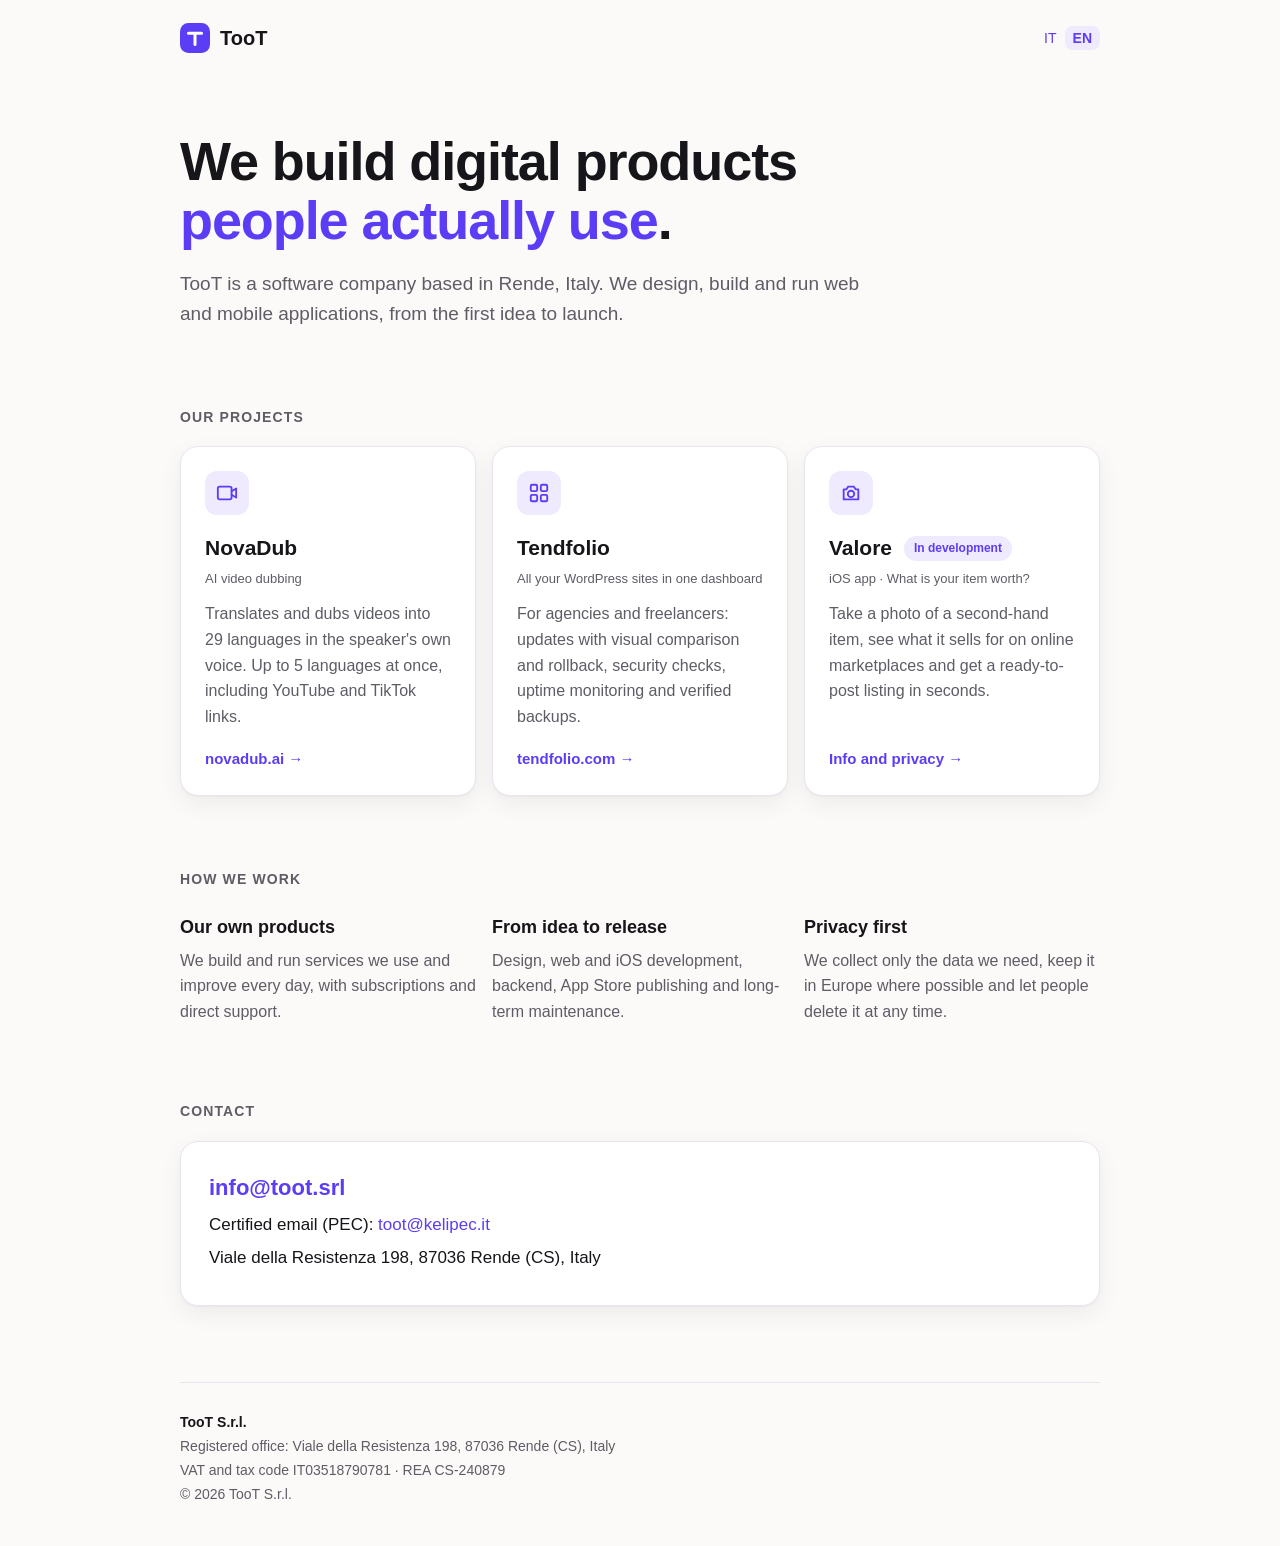
==== en/index.html @ 6fc220c2 "Sito aziendale di TooT S.r.l. (it, en) Co-Authored-By: Claude Opus 5.5 <noreply@anthropic.com>" ====
<!doctype html>
<html lang="en">
<head>
  <meta charset="utf-8">
  <meta name="viewport" content="width=device-width, initial-scale=1">
  <title>TooT S.r.l. — Digital products</title>
  <meta name="description" content="TooT S.r.l. designs and builds digital products: NovaDub, Tendfolio and Valore.">
  <link rel="alternate" hreflang="it" href="https://toot.srl/">
  <link rel="alternate" hreflang="en" href="https://toot.srl/en/">
  <link rel="icon" href="/favicon.svg" type="image/svg+xml">
  <link rel="stylesheet" href="/style.css">
</head>
<body>
  <div class="wrap">
    <header class="top">
      <a class="brand" href="/en/">
        <svg viewBox="0 0 32 32" aria-hidden="true"><rect width="32" height="32" rx="9" fill="#5b3df5"/><path d="M9 11h14M16 11v12" stroke="#fff" stroke-width="3.2" stroke-linecap="round"/></svg>
        TooT
      </a>
      <nav class="lang"><a href="/">IT</a><span>EN</span></nav>
    </header>

    <div class="hero">
      <h1>We build digital products <em>people actually use</em>.</h1>
      <p>TooT is a software company based in Rende, Italy. We design, build and run web and mobile applications, from the first idea to launch.</p>
    </div>

    <section id="projects">
      <h2>Our projects</h2>
      <div class="projects">
        <article class="card">
          <div class="icon"><svg viewBox="0 0 24 24" fill="none" stroke="currentColor" stroke-width="2" stroke-linecap="round" stroke-linejoin="round"><rect x="2" y="5" width="15" height="14" rx="2"/><path d="m17 10 5-3v10l-5-3"/></svg></div>
          <h3>NovaDub</h3>
          <div class="tag">AI video dubbing</div>
          <p>Translates and dubs videos into 29 languages in the speaker's own voice. Up to 5 languages at once, including YouTube and TikTok links.</p>
          <a class="link" href="https://novadub.ai">novadub.ai →</a>
        </article>
        <article class="card">
          <div class="icon"><svg viewBox="0 0 24 24" fill="none" stroke="currentColor" stroke-width="2" stroke-linecap="round" stroke-linejoin="round"><rect x="3" y="3" width="7" height="7" rx="1.5"/><rect x="14" y="3" width="7" height="7" rx="1.5"/><rect x="3" y="14" width="7" height="7" rx="1.5"/><rect x="14" y="14" width="7" height="7" rx="1.5"/></svg></div>
          <h3>Tendfolio</h3>
          <div class="tag">All your WordPress sites in one dashboard</div>
          <p>For agencies and freelancers: updates with visual comparison and rollback, security checks, uptime monitoring and verified backups.</p>
          <a class="link" href="https://tendfolio.com">tendfolio.com →</a>
        </article>
        <article class="card">
          <div class="icon"><svg viewBox="0 0 24 24" fill="none" stroke="currentColor" stroke-width="2" stroke-linecap="round" stroke-linejoin="round"><path d="M4 8h3l2-3h6l2 3h3v11H4z"/><circle cx="12" cy="13" r="3.5"/></svg></div>
          <h3>Valore <span class="pill">In development</span></h3>
          <div class="tag">iOS app · What is your item worth?</div>
          <p>Take a photo of a second-hand item, see what it sells for on online marketplaces and get a ready-to-post listing in seconds.</p>
          <a class="link" href="https://dicemans.github.io/valore/en/">Info and privacy →</a>
        </article>
      </div>
    </section>

    <section id="about">
      <h2>How we work</h2>
      <div class="about">
        <div><h3>Our own products</h3><p>We build and run services we use and improve every day, with subscriptions and direct support.</p></div>
        <div><h3>From idea to release</h3><p>Design, web and iOS development, backend, App Store publishing and long-term maintenance.</p></div>
        <div><h3>Privacy first</h3><p>We collect only the data we need, keep it in Europe where possible and let people delete it at any time.</p></div>
      </div>
    </section>

    <section id="contact">
      <h2>Contact</h2>
      <div class="contact">
        <p class="big"><a href="mailto:info@toot.srl">info@toot.srl</a></p>
        <p>Certified email (PEC): <a href="mailto:toot@kelipec.it">toot@kelipec.it</a></p>
        <p>Viale della Resistenza 198, 87036 Rende (CS), Italy</p>
      </div>
    </section>

    <footer>
      <div class="legal">
        <strong>TooT S.r.l.</strong><br>
        Registered office: Viale della Resistenza 198, 87036 Rende (CS), Italy<br>
        VAT and tax code IT03518790781 · REA CS-240879<br>
        © <span id="y">2026</span> TooT S.r.l.
      </div>
    </footer>
  </div>
  <script>document.getElementById('y').textContent = new Date().getFullYear();</script>
</body>
</html>
---- style.css ----
:root {
  --bg: #fbfaf8;
  --surface: #ffffff;
  --text: #16151a;
  --muted: #5f5c66;
  --line: #e8e5ee;
  --accent: #5b3df5;
  --accent-soft: #efeafe;
  --shadow: 0 1px 2px rgba(22, 21, 26, .04), 0 8px 24px rgba(22, 21, 26, .06);
}
@media (prefers-color-scheme: dark) {
  :root {
    --bg: #0f0e13;
    --surface: #18171e;
    --text: #f2f0f7;
    --muted: #a19dab;
    --line: #2a2833;
    --accent: #9a86ff;
    --accent-soft: #231f3a;
    --shadow: none;
  }
}

* { box-sizing: border-box; }
html { -webkit-text-size-adjust: 100%; }
body {
  margin: 0;
  background: var(--bg);
  color: var(--text);
  font: 17px/1.6 -apple-system, BlinkMacSystemFont, "Inter", "Segoe UI", Roboto, sans-serif;
}
a { color: var(--accent); text-decoration: none; }
a:hover { text-decoration: underline; }
.wrap { max-width: 960px; margin: 0 auto; padding: 0 20px; }

header.top {
  display: flex; align-items: center; justify-content: space-between;
  padding: 22px 0;
}
.brand { display: flex; align-items: center; gap: 10px; font-weight: 700; font-size: 20px; color: var(--text); }
.brand:hover { text-decoration: none; }
.brand svg { width: 30px; height: 30px; }
.lang { font-size: 14px; color: var(--muted); }
.lang a, .lang span { padding: 4px 8px; border-radius: 8px; }
.lang span { background: var(--accent-soft); color: var(--accent); font-weight: 600; }

.hero { padding: 56px 0 40px; }
.hero h1 {
  font-size: clamp(34px, 6vw, 54px); line-height: 1.1; letter-spacing: -0.02em;
  margin: 0 0 18px; max-width: 14em;
}
.hero h1 em { font-style: normal; color: var(--accent); }
.hero p { font-size: 19px; color: var(--muted); max-width: 36em; margin: 0; }

section { padding: 36px 0; }
section h2 { font-size: 14px; text-transform: uppercase; letter-spacing: .08em; color: var(--muted); margin: 0 0 18px; }

.projects { display: grid; grid-template-columns: repeat(auto-fit, minmax(260px, 1fr)); gap: 16px; }
.card {
  background: var(--surface); border: 1px solid var(--line); border-radius: 18px;
  padding: 24px; box-shadow: var(--shadow); display: flex; flex-direction: column;
}
.card .icon {
  width: 44px; height: 44px; border-radius: 12px; display: grid; place-items: center;
  background: var(--accent-soft); color: var(--accent); margin-bottom: 16px;
}
.card .icon svg { width: 22px; height: 22px; }
.card h3 { margin: 0 0 4px; font-size: 21px; }
.card .tag { font-size: 13px; color: var(--muted); margin-bottom: 12px; }
.card p { margin: 0 0 18px; color: var(--muted); font-size: 16px; flex: 1; }
.card .link { font-weight: 600; font-size: 15px; }
.pill {
  display: inline-block; font-size: 12px; font-weight: 600; padding: 3px 10px; border-radius: 999px;
  background: var(--accent-soft); color: var(--accent); margin-left: 6px; vertical-align: 3px;
}

.about { display: grid; grid-template-columns: repeat(auto-fit, minmax(260px, 1fr)); gap: 16px; }
.about div { padding: 4px 0; }
.about h3 { margin: 0 0 6px; font-size: 18px; }
.about p { margin: 0; color: var(--muted); font-size: 16px; }

.contact {
  background: var(--surface); border: 1px solid var(--line); border-radius: 18px; padding: 28px;
  box-shadow: var(--shadow);
}
.contact p { margin: 0 0 6px; }
.contact .big { font-size: 22px; font-weight: 600; }

footer {
  border-top: 1px solid var(--line); margin-top: 40px; padding: 28px 0 40px;
  font-size: 14px; color: var(--muted);
}
footer .legal { line-height: 1.7; }
footer strong { color: var(--text); }
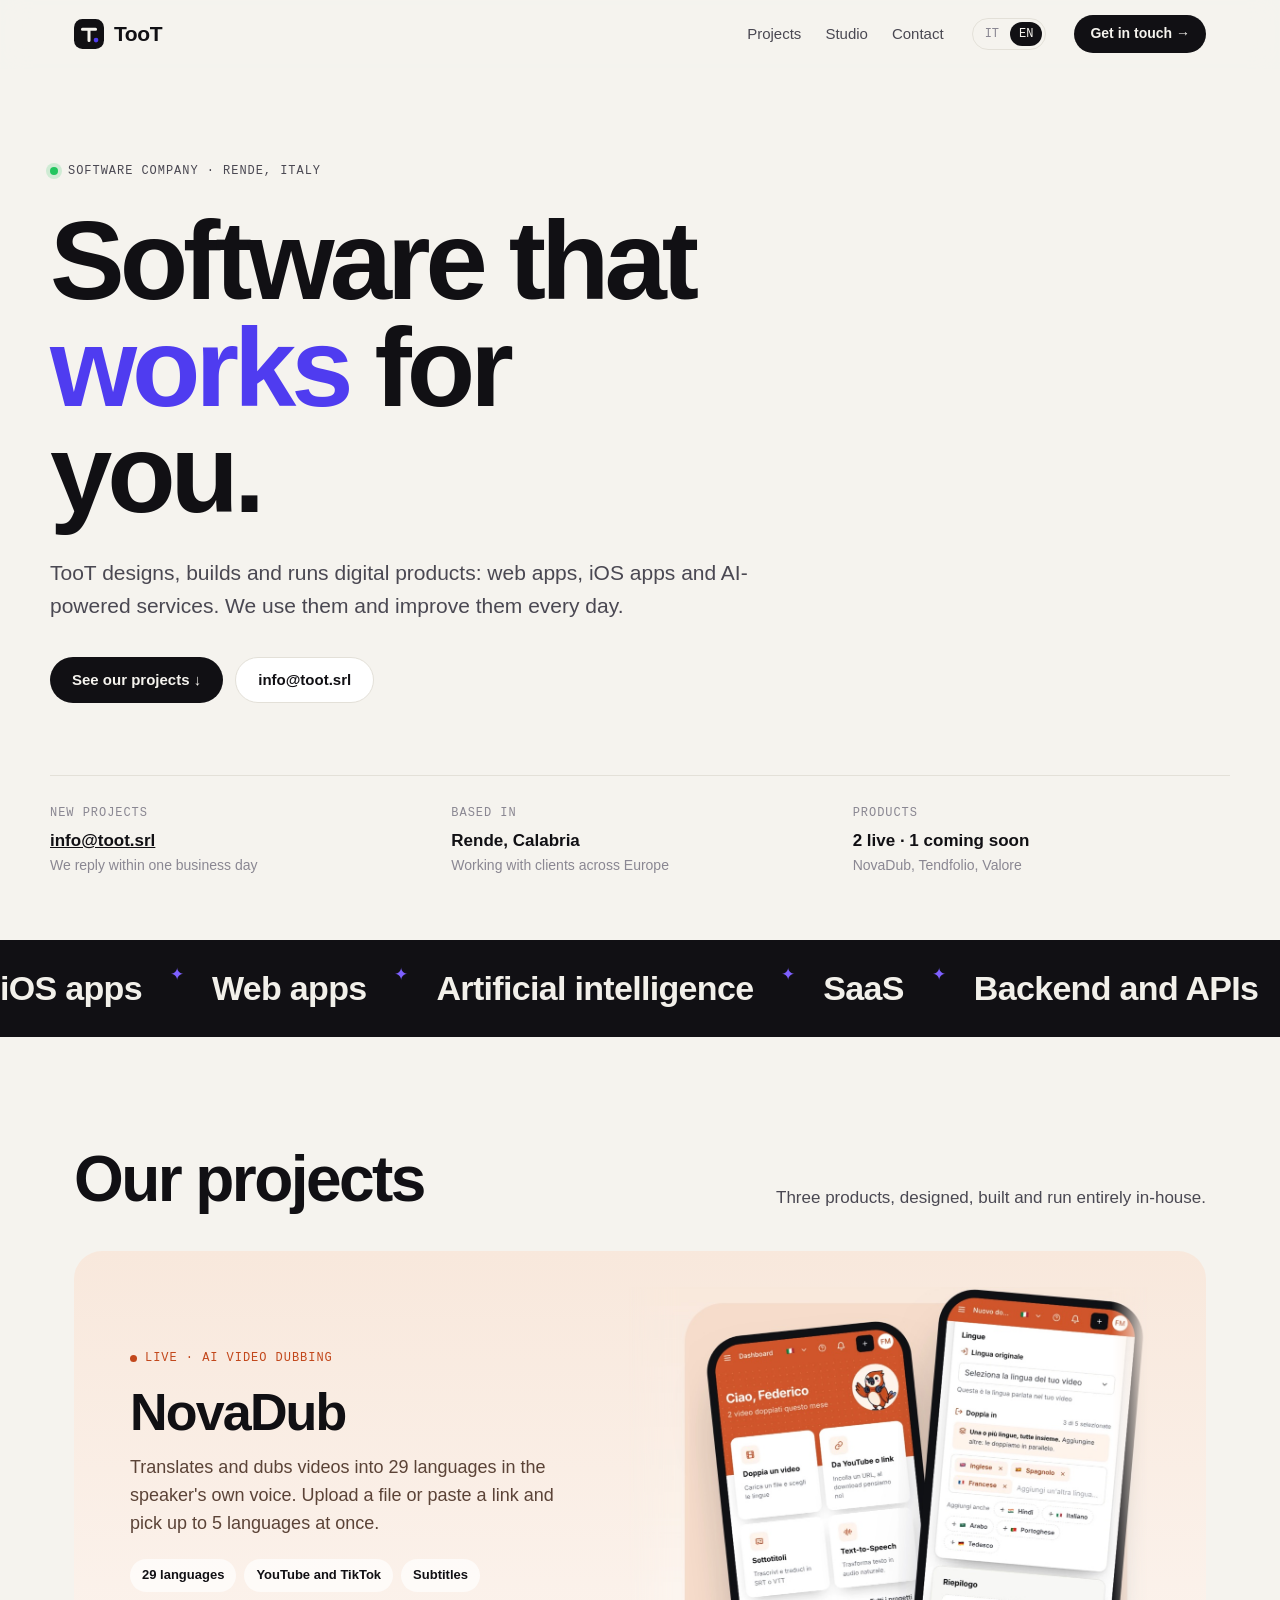
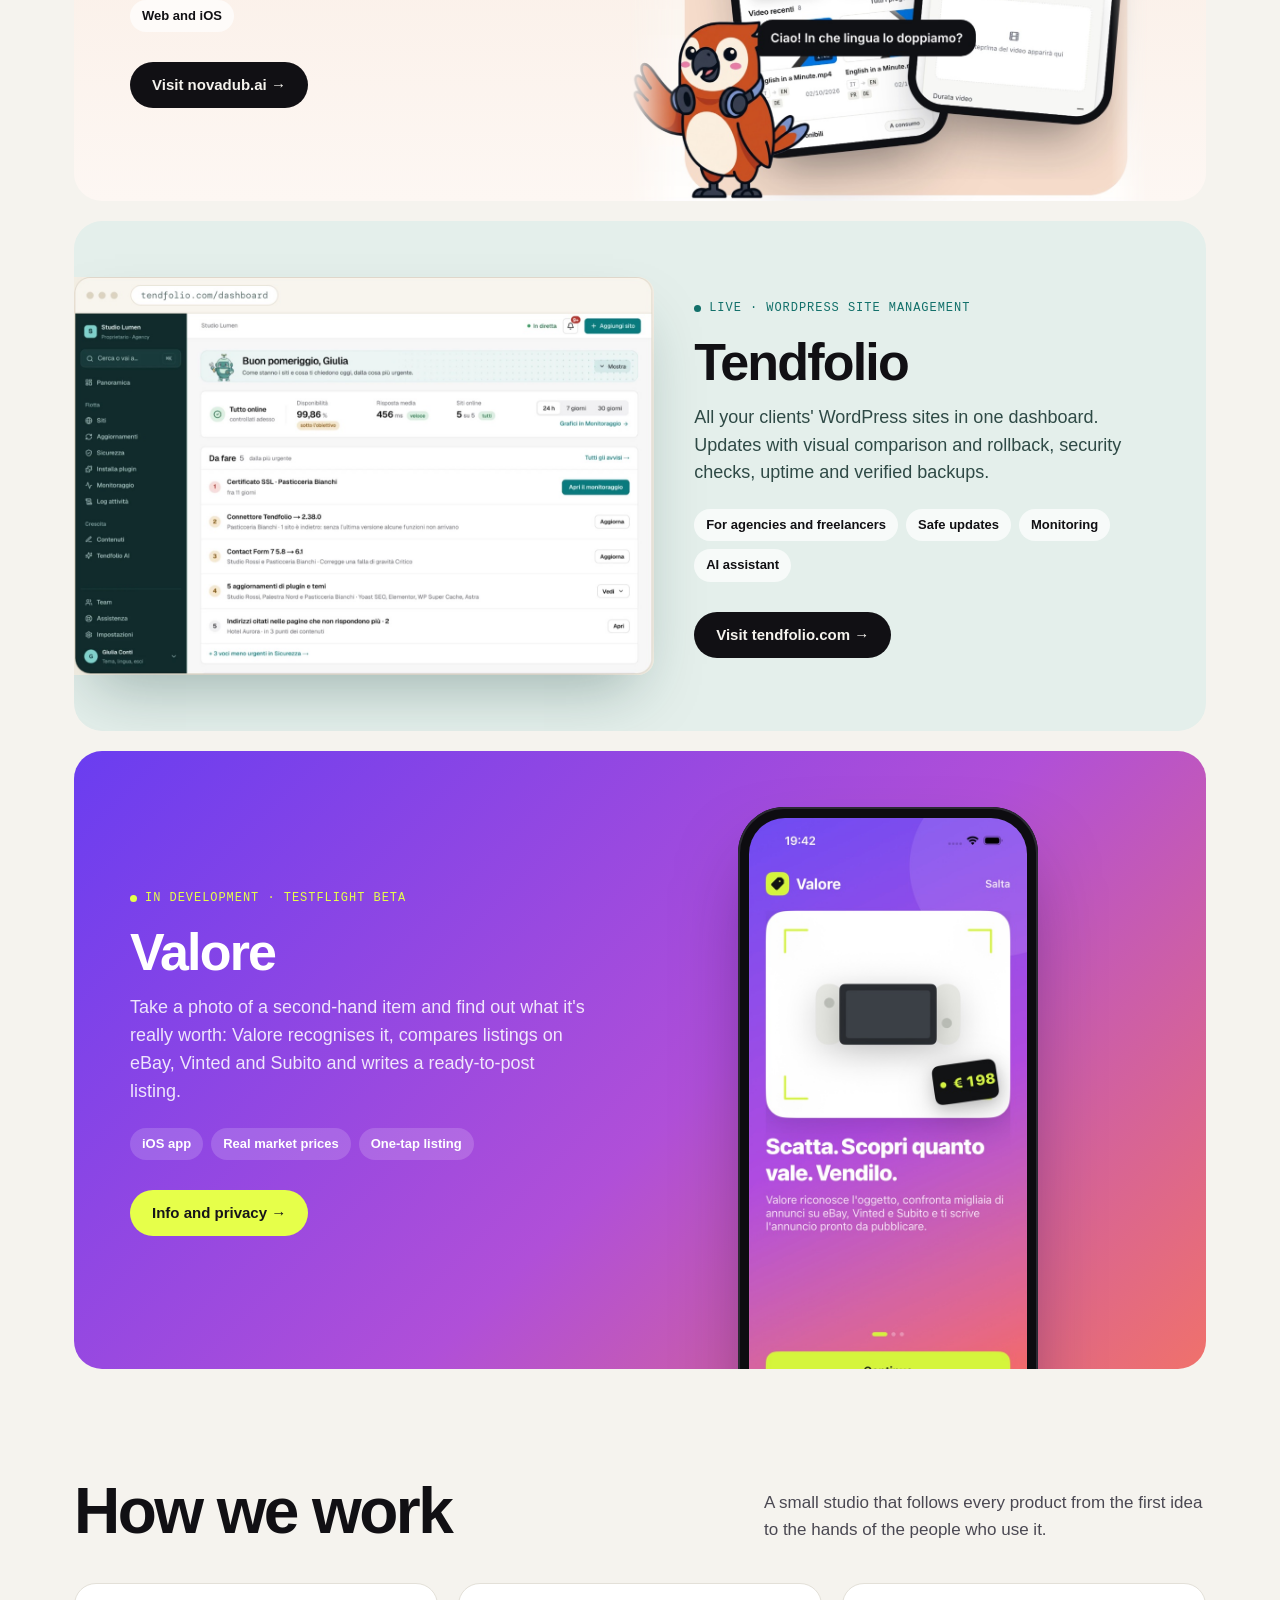
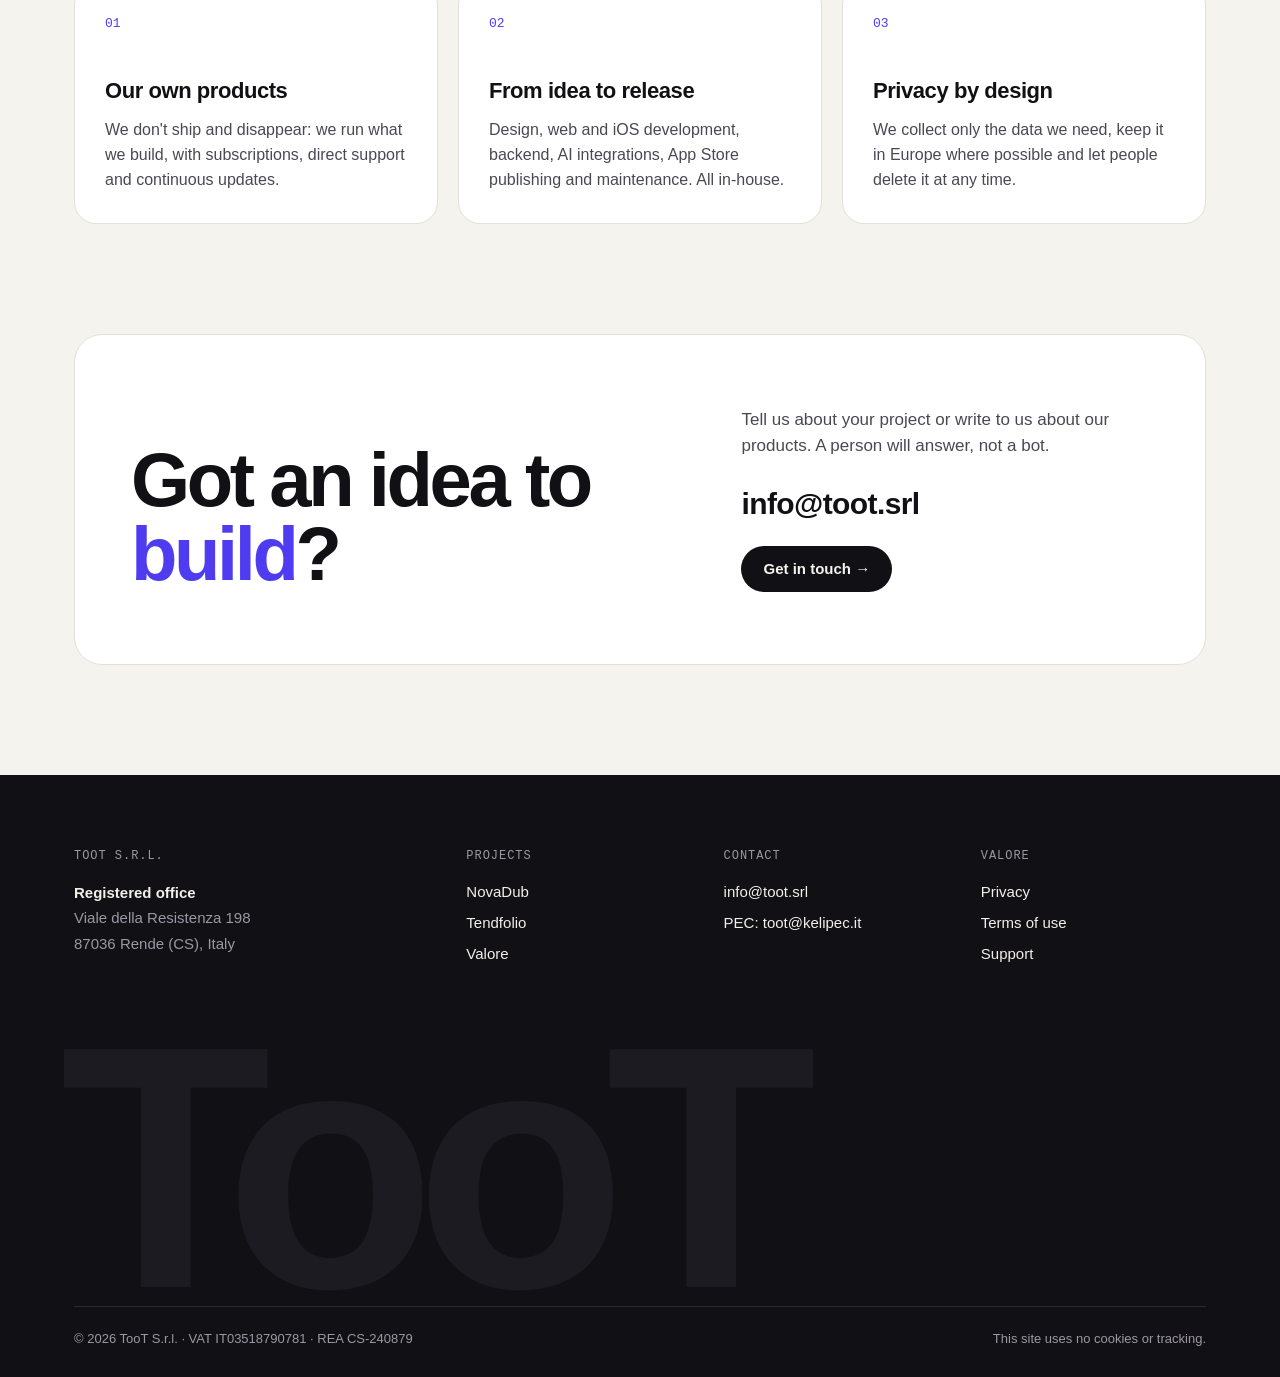
==== commit 99366534: "Nuovo design: progetti con immagini reali, sezione studio, contatti e footer Co-Authored-By: Claude " ====
--- a/en/index.html
+++ b/en/index.html
@@ -3,82 +3,149 @@
 <head>
   <meta charset="utf-8">
   <meta name="viewport" content="width=device-width, initial-scale=1">
-  <title>TooT S.r.l. — Digital products</title>
-  <meta name="description" content="TooT S.r.l. designs and builds digital products: NovaDub, Tendfolio and Valore.">
+  <title>TooT S.r.l. — Software company in Italy</title>
+  <meta name="description" content="TooT S.r.l. designs, builds and runs digital products: NovaDub, Tendfolio and Valore.">
+  <meta property="og:title" content="TooT S.r.l. — Software company in Italy">
+  <meta property="og:description" content="We design, build and run digital products: NovaDub, Tendfolio and Valore.">
+  <meta property="og:image" content="https://toot.srl/img/tendfolio.jpg">
   <link rel="alternate" hreflang="it" href="https://toot.srl/">
   <link rel="alternate" hreflang="en" href="https://toot.srl/en/">
   <link rel="icon" href="/favicon.svg" type="image/svg+xml">
   <link rel="stylesheet" href="/style.css">
 </head>
 <body>
-  <div class="wrap">
-    <header class="top">
+  <header class="nav">
+    <div class="wrap">
       <a class="brand" href="/en/">
-        <svg viewBox="0 0 32 32" aria-hidden="true"><rect width="32" height="32" rx="9" fill="#5b3df5"/><path d="M9 11h14M16 11v12" stroke="#fff" stroke-width="3.2" stroke-linecap="round"/></svg>
+        <svg viewBox="0 0 32 32" aria-hidden="true"><rect width="32" height="32" rx="9" fill="#111014"/><path d="M9 11h14M16 11v12" stroke="#f5f3ee" stroke-width="3.2" stroke-linecap="round"/><circle cx="23.5" cy="22.5" r="2.5" fill="#4f3cf0"/></svg>
         TooT
       </a>
-      <nav class="lang"><a href="/">IT</a><span>EN</span></nav>
-    </header>
+      <nav class="nav-links"><a href="#projects">Projects</a><a href="#studio">Studio</a><a href="#contact">Contact</a></nav>
+      <div class="lang"><a href="/">IT</a><span>EN</span></div>
+      <a class="btn btn-dark btn-sm" href="mailto:info@toot.srl">Get in touch →</a>
+    </div>
+  </header>
 
-    <div class="hero">
-      <h1>We build digital products <em>people actually use</em>.</h1>
-      <p>TooT is a software company based in Rende, Italy. We design, build and run web and mobile applications, from the first idea to launch.</p>
+  <main>
+    <div class="wrap hero">
+      <div class="eyebrow mono"><i></i>Software company · Rende, Italy</div>
+      <h1>Software that <em>works</em> for you.</h1>
+      <p class="lead">TooT designs, builds and runs digital products: web apps, iOS apps and AI-powered services. We use them and improve them every day.</p>
+      <div class="actions">
+        <a class="btn btn-dark" href="#projects">See our projects ↓</a>
+        <a class="btn btn-ghost" href="mailto:info@toot.srl">info@toot.srl</a>
+      </div>
+      <div class="facts">
+        <div><div class="mono">New projects</div><p><a href="mailto:info@toot.srl">info@toot.srl</a><small>We reply within one business day</small></p></div>
+        <div><div class="mono">Based in</div><p>Rende, Calabria<small>Working with clients across Europe</small></p></div>
+        <div><div class="mono">Products</div><p>2 live · 1 coming soon<small>NovaDub, Tendfolio, Valore</small></p></div>
+      </div>
+    </div>
+
+    <div class="band" aria-hidden="true">
+      <div class="track">
+        <span>iOS apps</span><b>✦</b><span>Web apps</span><b>✦</b><span>Artificial intelligence</span><b>✦</b><span>SaaS</span><b>✦</b><span>Backend and APIs</span><b>✦</b><span>Automation</span><b>✦</b>
+        <span>iOS apps</span><b>✦</b><span>Web apps</span><b>✦</b><span>Artificial intelligence</span><b>✦</b><span>SaaS</span><b>✦</b><span>Backend and APIs</span><b>✦</b><span>Automation</span><b>✦</b>
+      </div>
     </div>
 
     <section id="projects">
-      <h2>Our projects</h2>
-      <div class="projects">
-        <article class="card">
-          <div class="icon"><svg viewBox="0 0 24 24" fill="none" stroke="currentColor" stroke-width="2" stroke-linecap="round" stroke-linejoin="round"><rect x="2" y="5" width="15" height="14" rx="2"/><path d="m17 10 5-3v10l-5-3"/></svg></div>
-          <h3>NovaDub</h3>
-          <div class="tag">AI video dubbing</div>
-          <p>Translates and dubs videos into 29 languages in the speaker's own voice. Up to 5 languages at once, including YouTube and TikTok links.</p>
-          <a class="link" href="https://novadub.ai">novadub.ai →</a>
-        </article>
-        <article class="card">
-          <div class="icon"><svg viewBox="0 0 24 24" fill="none" stroke="currentColor" stroke-width="2" stroke-linecap="round" stroke-linejoin="round"><rect x="3" y="3" width="7" height="7" rx="1.5"/><rect x="14" y="3" width="7" height="7" rx="1.5"/><rect x="3" y="14" width="7" height="7" rx="1.5"/><rect x="14" y="14" width="7" height="7" rx="1.5"/></svg></div>
-          <h3>Tendfolio</h3>
-          <div class="tag">All your WordPress sites in one dashboard</div>
-          <p>For agencies and freelancers: updates with visual comparison and rollback, security checks, uptime monitoring and verified backups.</p>
-          <a class="link" href="https://tendfolio.com">tendfolio.com →</a>
-        </article>
-        <article class="card">
-          <div class="icon"><svg viewBox="0 0 24 24" fill="none" stroke="currentColor" stroke-width="2" stroke-linecap="round" stroke-linejoin="round"><path d="M4 8h3l2-3h6l2 3h3v11H4z"/><circle cx="12" cy="13" r="3.5"/></svg></div>
-          <h3>Valore <span class="pill">In development</span></h3>
-          <div class="tag">iOS app · What is your item worth?</div>
-          <p>Take a photo of a second-hand item, see what it sells for on online marketplaces and get a ready-to-post listing in seconds.</p>
-          <a class="link" href="https://dicemans.github.io/valore/en/">Info and privacy →</a>
-        </article>
+      <div class="wrap">
+        <div class="section-head">
+          <h2>Our projects</h2>
+          <p>Three products, designed, built and run entirely in-house.</p>
+        </div>
+
+        <div class="projects">
+          <article class="project p-nova">
+            <div class="copy">
+              <div class="mono badge"><i></i>Live · AI video dubbing</div>
+              <h3>NovaDub</h3>
+              <p>Translates and dubs videos into 29 languages in the speaker's own voice. Upload a file or paste a link and pick up to 5 languages at once.</p>
+              <ul class="chips"><li>29 languages</li><li>YouTube and TikTok</li><li>Subtitles</li><li>Web and iOS</li></ul>
+              <a class="btn btn-dark" href="https://novadub.ai">Visit novadub.ai →</a>
+            </div>
+            <div class="visual"><img src="/img/novadub.jpg" alt="The NovaDub app: dashboard and dubbing language picker" width="1100" height="1087" loading="lazy"></div>
+          </article>
+
+          <article class="project p-tend flip">
+            <div class="copy">
+              <div class="mono badge"><i></i>Live · WordPress site management</div>
+              <h3>Tendfolio</h3>
+              <p>All your clients' WordPress sites in one dashboard. Updates with visual comparison and rollback, security checks, uptime and verified backups.</p>
+              <ul class="chips"><li>For agencies and freelancers</li><li>Safe updates</li><li>Monitoring</li><li>AI assistant</li></ul>
+              <a class="btn btn-dark" href="https://tendfolio.com">Visit tendfolio.com →</a>
+            </div>
+            <div class="visual"><img src="/img/tendfolio.jpg" alt="The Tendfolio dashboard with site status and to-do items" width="1300" height="892" loading="lazy"></div>
+          </article>
+
+          <article class="project p-valore">
+            <div class="copy">
+              <div class="mono badge"><i></i>In development · TestFlight beta</div>
+              <h3>Valore</h3>
+              <p>Take a photo of a second-hand item and find out what it's really worth: Valore recognises it, compares listings on eBay, Vinted and Subito and writes a ready-to-post listing.</p>
+              <ul class="chips"><li>iOS app</li><li>Real market prices</li><li>One-tap listing</li></ul>
+              <a class="btn btn-dark" href="https://dicemans.github.io/valore/en/">Info and privacy →</a>
+            </div>
+            <div class="visual"><div class="phone"><img src="/img/valore.jpg" alt="Valore: snap it, see what it's worth, sell it" width="598" height="1300" loading="lazy"></div></div>
+          </article>
+        </div>
       </div>
     </section>
 
-    <section id="about">
-      <h2>How we work</h2>
-      <div class="about">
-        <div><h3>Our own products</h3><p>We build and run services we use and improve every day, with subscriptions and direct support.</p></div>
-        <div><h3>From idea to release</h3><p>Design, web and iOS development, backend, App Store publishing and long-term maintenance.</p></div>
-        <div><h3>Privacy first</h3><p>We collect only the data we need, keep it in Europe where possible and let people delete it at any time.</p></div>
+    <section id="studio">
+      <div class="wrap">
+        <div class="section-head">
+          <h2>How we work</h2>
+          <p>A small studio that follows every product from the first idea to the hands of the people who use it.</p>
+        </div>
+        <div class="pillars">
+          <div class="pillar"><div class="num">01</div><h3>Our own products</h3><p>We don't ship and disappear: we run what we build, with subscriptions, direct support and continuous updates.</p></div>
+          <div class="pillar"><div class="num">02</div><h3>From idea to release</h3><p>Design, web and iOS development, backend, AI integrations, App Store publishing and maintenance. All in-house.</p></div>
+          <div class="pillar"><div class="num">03</div><h3>Privacy by design</h3><p>We collect only the data we need, keep it in Europe where possible and let people delete it at any time.</p></div>
+        </div>
       </div>
     </section>
 
-    <section id="contact">
-      <h2>Contact</h2>
-      <div class="contact">
-        <p class="big"><a href="mailto:info@toot.srl">info@toot.srl</a></p>
-        <p>Certified email (PEC): <a href="mailto:toot@kelipec.it">toot@kelipec.it</a></p>
-        <p>Viale della Resistenza 198, 87036 Rende (CS), Italy</p>
+    <div class="wrap" id="contact">
+      <div class="cta">
+        <h2>Got an idea to <em>build</em>?</h2>
+        <div class="side">
+          <p>Tell us about your project or write to us about our products. A person will answer, not a bot.</p>
+          <a class="mail" href="mailto:info@toot.srl">info@toot.srl</a>
+          <a class="btn btn-dark" href="mailto:info@toot.srl">Get in touch →</a>
+        </div>
       </div>
-    </section>
+    </div>
+  </main>
 
-    <footer>
-      <div class="legal">
-        <strong>TooT S.r.l.</strong><br>
-        Registered office: Viale della Resistenza 198, 87036 Rende (CS), Italy<br>
-        VAT and tax code IT03518790781 · REA CS-240879<br>
-        © <span id="y">2026</span> TooT S.r.l.
+  <footer>
+    <div class="wrap">
+      <div class="foot-grid">
+        <div class="foot-about">
+          <div class="mono">TooT S.r.l.</div>
+          <p><strong>Registered office</strong><br>Viale della Resistenza 198<br>87036 Rende (CS), Italy</p>
+        </div>
+        <div>
+          <div class="mono">Projects</div>
+          <ul><li><a href="https://novadub.ai">NovaDub</a></li><li><a href="https://tendfolio.com">Tendfolio</a></li><li><a href="https://dicemans.github.io/valore/en/">Valore</a></li></ul>
+        </div>
+        <div>
+          <div class="mono">Contact</div>
+          <ul><li><a href="mailto:info@toot.srl">info@toot.srl</a></li><li><a href="mailto:toot@kelipec.it">PEC: toot@kelipec.it</a></li></ul>
+        </div>
+        <div>
+          <div class="mono">Valore</div>
+          <ul><li><a href="https://dicemans.github.io/valore/en/privacy">Privacy</a></li><li><a href="https://dicemans.github.io/valore/en/terms">Terms of use</a></li><li><a href="https://dicemans.github.io/valore/en/support">Support</a></li></ul>
+        </div>
       </div>
-    </footer>
-  </div>
-  <script>document.getElementById('y').textContent = new Date().getFullYear();</script>
+      <div class="wordmark" aria-hidden="true">TooT</div>
+      <div class="legal-bar">
+        <span>© <span class="y">2026</span> TooT S.r.l. · VAT IT03518790781 · REA CS-240879</span>
+        <span>This site uses no cookies or tracking.</span>
+      </div>
+    </div>
+  </footer>
+  <script>document.querySelectorAll('.y').forEach(function (el) { el.textContent = new Date().getFullYear(); });</script>
 </body>
 </html>
--- a/style.css
+++ b/style.css
@@ -1,94 +1,195 @@
 :root {
-  --bg: #fbfaf8;
-  --surface: #ffffff;
-  --text: #16151a;
-  --muted: #5f5c66;
-  --line: #e8e5ee;
-  --accent: #5b3df5;
-  --accent-soft: #efeafe;
-  --shadow: 0 1px 2px rgba(22, 21, 26, .04), 0 8px 24px rgba(22, 21, 26, .06);
-}
-@media (prefers-color-scheme: dark) {
-  :root {
-    --bg: #0f0e13;
-    --surface: #18171e;
-    --text: #f2f0f7;
-    --muted: #a19dab;
-    --line: #2a2833;
-    --accent: #9a86ff;
-    --accent-soft: #231f3a;
-    --shadow: none;
-  }
+  --paper: #f5f3ee;
+  --card: #ffffff;
+  --ink: #111014;
+  --ink-2: #4a4852;
+  --ink-3: #8a8792;
+  --line: #e3e0d8;
+  --accent: #4f3cf0;
+  --night: #111014;
+  --night-2: #1c1b21;
+  --night-text: #f2f0ea;
+  --night-muted: #9b98a3;
+  --nova: #f7e6da;
+  --nova-ink: #c2471b;
+  --tend: #e4efeb;
+  --tend-ink: #12706a;
+  --sans: -apple-system, BlinkMacSystemFont, "SF Pro Display", "Segoe UI", Roboto, "Helvetica Neue", Arial, sans-serif;
+  --mono: ui-monospace, "SF Mono", SFMono-Regular, Menlo, Consolas, monospace;
+  --radius: 28px;
 }
 
 * { box-sizing: border-box; }
-html { -webkit-text-size-adjust: 100%; }
+html { -webkit-text-size-adjust: 100%; scroll-behavior: smooth; }
 body {
   margin: 0;
-  background: var(--bg);
-  color: var(--text);
-  font: 17px/1.6 -apple-system, BlinkMacSystemFont, "Inter", "Segoe UI", Roboto, sans-serif;
+  background: var(--paper);
+  color: var(--ink);
+  font: 17px/1.55 var(--sans);
+  -webkit-font-smoothing: antialiased;
+  overflow-x: hidden;
 }
-a { color: var(--accent); text-decoration: none; }
-a:hover { text-decoration: underline; }
-.wrap { max-width: 960px; margin: 0 auto; padding: 0 20px; }
+img { display: block; max-width: 100%; height: auto; }
+a { color: inherit; }
+.wrap { max-width: 1180px; margin: 0 auto; padding: 0 24px; }
+.mono { font-family: var(--mono); font-size: 12px; letter-spacing: .08em; text-transform: uppercase; }
 
-header.top {
-  display: flex; align-items: center; justify-content: space-between;
-  padding: 22px 0;
+/* Nav */
+.nav {
+  position: sticky; top: 0; z-index: 10;
+  background: color-mix(in srgb, var(--paper) 82%, transparent);
+  backdrop-filter: saturate(1.6) blur(14px);
+  -webkit-backdrop-filter: saturate(1.6) blur(14px);
+  border-bottom: 1px solid transparent;
 }
-.brand { display: flex; align-items: center; gap: 10px; font-weight: 700; font-size: 20px; color: var(--text); }
-.brand:hover { text-decoration: none; }
-.brand svg { width: 30px; height: 30px; }
-.lang { font-size: 14px; color: var(--muted); }
-.lang a, .lang span { padding: 4px 8px; border-radius: 8px; }
-.lang span { background: var(--accent-soft); color: var(--accent); font-weight: 600; }
+.nav .wrap { display: flex; align-items: center; gap: 28px; height: 68px; }
+.brand { display: flex; align-items: center; gap: 10px; font-weight: 800; font-size: 21px; letter-spacing: -.02em; text-decoration: none; }
+.brand svg { width: 30px; height: 30px; flex: none; }
+.nav-links { display: flex; gap: 24px; margin-left: auto; font-size: 15px; }
+.nav-links a { text-decoration: none; color: var(--ink-2); }
+.nav-links a:hover { color: var(--ink); }
+.lang { display: flex; gap: 2px; font-family: var(--mono); font-size: 12px; border: 1px solid var(--line); border-radius: 999px; padding: 3px; }
+.lang a, .lang span { padding: 3px 9px; border-radius: 999px; text-decoration: none; color: var(--ink-3); }
+.lang span { background: var(--ink); color: var(--paper); }
 
-.hero { padding: 56px 0 40px; }
+.btn {
+  display: inline-flex; align-items: center; gap: 8px; height: 46px; padding: 0 22px;
+  border-radius: 999px; font-weight: 600; font-size: 15px; text-decoration: none;
+  transition: transform .15s ease, background .15s ease;
+}
+.btn:hover { transform: translateY(-1px); }
+.btn-dark { background: var(--ink); color: var(--paper); }
+.btn-ghost { border: 1px solid var(--line); background: var(--card); color: var(--ink); }
+.btn-light { background: var(--paper); color: var(--ink); }
+.btn-sm { height: 38px; padding: 0 16px; font-size: 14px; }
+
+/* Hero */
+.hero { padding: 88px 0 64px; }
+.eyebrow { display: inline-flex; align-items: center; gap: 10px; color: var(--ink-2); margin-bottom: 28px; }
+.eyebrow i { width: 8px; height: 8px; border-radius: 50%; background: #22c55e; box-shadow: 0 0 0 4px rgba(34, 197, 94, .18); }
 .hero h1 {
-  font-size: clamp(34px, 6vw, 54px); line-height: 1.1; letter-spacing: -0.02em;
-  margin: 0 0 18px; max-width: 14em;
+  font-size: clamp(46px, 9vw, 112px); line-height: .95; letter-spacing: -.045em; font-weight: 800;
+  margin: 0 0 30px; max-width: 11ch;
 }
 .hero h1 em { font-style: normal; color: var(--accent); }
-.hero p { font-size: 19px; color: var(--muted); max-width: 36em; margin: 0; }
+.hero .lead { font-size: clamp(18px, 2vw, 21px); color: var(--ink-2); max-width: 34em; margin: 0 0 34px; }
+.hero .actions { display: flex; flex-wrap: wrap; gap: 12px; }
+.facts {
+  display: grid; grid-template-columns: repeat(3, 1fr); gap: 24px;
+  margin-top: 72px; padding-top: 28px; border-top: 1px solid var(--line);
+}
+.facts .mono { color: var(--ink-3); margin-bottom: 6px; }
+.facts p { margin: 0; font-weight: 600; }
+.facts small { display: block; color: var(--ink-3); font-weight: 400; font-size: 14px; }
 
-section { padding: 36px 0; }
-section h2 { font-size: 14px; text-transform: uppercase; letter-spacing: .08em; color: var(--muted); margin: 0 0 18px; }
+/* Marquee */
+.band { background: var(--night); color: var(--night-text); overflow: hidden; padding: 22px 0; }
+.track { display: flex; width: max-content; animation: slide 38s linear infinite; }
+.track span { font-size: clamp(22px, 3vw, 34px); font-weight: 700; letter-spacing: -.02em; white-space: nowrap; padding-right: 28px; }
+.track b { color: var(--accent); filter: brightness(1.6); padding-right: 28px; font-weight: 400; }
+@keyframes slide { to { transform: translateX(-50%); } }
+@media (prefers-reduced-motion: reduce) { .track { animation: none; } }
 
-.projects { display: grid; grid-template-columns: repeat(auto-fit, minmax(260px, 1fr)); gap: 16px; }
-.card {
-  background: var(--surface); border: 1px solid var(--line); border-radius: 18px;
-  padding: 24px; box-shadow: var(--shadow); display: flex; flex-direction: column;
+/* Sections */
+section { padding: 110px 0 0; }
+.section-head { display: flex; justify-content: space-between; align-items: end; gap: 24px; margin-bottom: 40px; flex-wrap: wrap; }
+.section-head h2 { font-size: clamp(36px, 5.5vw, 64px); line-height: 1; letter-spacing: -.04em; margin: 0; font-weight: 800; }
+.section-head p { margin: 0; color: var(--ink-2); max-width: 26em; }
+
+/* Projects */
+.projects { display: grid; gap: 20px; }
+.project {
+  display: grid; grid-template-columns: 1fr 1.15fr; align-items: center; gap: 40px;
+  border-radius: var(--radius); padding: 56px; overflow: hidden; position: relative;
 }
-.card .icon {
-  width: 44px; height: 44px; border-radius: 12px; display: grid; place-items: center;
-  background: var(--accent-soft); color: var(--accent); margin-bottom: 16px;
-}
-.card .icon svg { width: 22px; height: 22px; }
-.card h3 { margin: 0 0 4px; font-size: 21px; }
-.card .tag { font-size: 13px; color: var(--muted); margin-bottom: 12px; }
-.card p { margin: 0 0 18px; color: var(--muted); font-size: 16px; flex: 1; }
-.card .link { font-weight: 600; font-size: 15px; }
-.pill {
-  display: inline-block; font-size: 12px; font-weight: 600; padding: 3px 10px; border-radius: 999px;
-  background: var(--accent-soft); color: var(--accent); margin-left: 6px; vertical-align: 3px;
+.project.flip { grid-template-columns: 1.15fr 1fr; }
+.project.flip .copy { order: 2; }
+.project .copy .mono { margin-bottom: 18px; }
+.project h3 { font-size: clamp(34px, 4.4vw, 52px); line-height: 1; letter-spacing: -.035em; margin: 0 0 16px; font-weight: 800; }
+.project p { margin: 0 0 22px; font-size: 18px; max-width: 30em; }
+.chips { display: flex; flex-wrap: wrap; gap: 8px; margin-bottom: 30px; padding: 0; list-style: none; }
+.chips li { font-size: 13px; font-weight: 600; padding: 6px 12px; border-radius: 999px; background: rgba(255, 255, 255, .7); }
+.badge { display: inline-flex; align-items: center; gap: 8px; }
+.badge i { width: 7px; height: 7px; border-radius: 50%; background: currentColor; }
+
+.p-nova { background: linear-gradient(180deg, #f8e8dc 0%, #fdf7f3 100%); }
+.p-nova .mono, .p-nova .badge { color: var(--nova-ink); }
+.p-nova p { color: #5b4337; }
+.p-nova .visual img {
+  width: 100%; max-width: 520px; margin: -20px auto -56px;
+  -webkit-mask-image: linear-gradient(90deg, transparent 0, #000 10%, #000 93%, transparent 100%); mask-image: linear-gradient(90deg, transparent 0, #000 10%, #000 93%, transparent 100%);
 }
 
-.about { display: grid; grid-template-columns: repeat(auto-fit, minmax(260px, 1fr)); gap: 16px; }
-.about div { padding: 4px 0; }
-.about h3 { margin: 0 0 6px; font-size: 18px; }
-.about p { margin: 0; color: var(--muted); font-size: 16px; }
+.p-tend { background: var(--tend); }
+.p-tend .mono, .p-tend .badge { color: var(--tend-ink); }
+.p-tend p { color: #2f4a46; }
+.p-tend .visual img { width: calc(100% + 56px); max-width: none; margin-left: -56px; border-radius: 0 16px 16px 0; box-shadow: 0 30px 60px -20px rgba(18, 60, 55, .35); }
 
-.contact {
-  background: var(--surface); border: 1px solid var(--line); border-radius: 18px; padding: 28px;
-  box-shadow: var(--shadow);
+.p-valore { background: linear-gradient(135deg, #6a3df0 0%, #b04fd8 55%, #f0716b 100%); color: #fff; }
+.p-valore .mono, .p-valore .badge { color: #e6ff4a; }
+.p-valore p { color: rgba(255, 255, 255, .86); }
+.p-valore .chips li { background: rgba(255, 255, 255, .16); color: #fff; }
+.p-valore .btn-dark { background: #e6ff4a; color: #16151a; }
+.phone {
+  width: min(300px, 70%); margin: 0 auto -120px; border-radius: 46px; padding: 11px;
+  background: #0d0c10; box-shadow: 0 40px 80px -24px rgba(30, 8, 60, .55), inset 0 0 0 2px #2b2933;
 }
-.contact p { margin: 0 0 6px; }
-.contact .big { font-size: 22px; font-weight: 600; }
+.phone img { border-radius: 36px; }
 
-footer {
-  border-top: 1px solid var(--line); margin-top: 40px; padding: 28px 0 40px;
-  font-size: 14px; color: var(--muted);
+/* Studio */
+.pillars { display: grid; grid-template-columns: repeat(3, 1fr); gap: 20px; }
+.pillar { background: var(--card); border: 1px solid var(--line); border-radius: 22px; padding: 30px; }
+.pillar .num { font-family: var(--mono); font-size: 13px; color: var(--accent); margin-bottom: 40px; }
+.pillar h3 { font-size: 22px; letter-spacing: -.02em; margin: 0 0 10px; }
+.pillar p { margin: 0; color: var(--ink-2); font-size: 16px; }
+
+/* CTA */
+.cta {
+  margin-top: 110px; background: var(--card); border: 1px solid var(--line); border-radius: var(--radius);
+  padding: 72px 56px; display: grid; grid-template-columns: 1.4fr 1fr; gap: 40px; align-items: end;
 }
-footer .legal { line-height: 1.7; }
-footer strong { color: var(--text); }
+.cta h2 { font-size: clamp(38px, 6vw, 76px); line-height: .98; letter-spacing: -.045em; margin: 0; font-weight: 800; }
+.cta h2 em { font-style: normal; color: var(--accent); }
+.cta .side p { color: var(--ink-2); margin: 0 0 22px; }
+.cta .mail { display: block; font-size: clamp(22px, 2.6vw, 30px); font-weight: 700; letter-spacing: -.02em; margin-bottom: 18px; text-decoration: none; }
+.cta .mail:hover { color: var(--accent); }
+
+/* Footer */
+footer { background: var(--night); color: var(--night-text); margin-top: 110px; padding: 72px 0 0; overflow: hidden; }
+.foot-grid { display: grid; grid-template-columns: 1.6fr 1fr 1fr 1fr; gap: 32px; }
+footer .mono { color: var(--night-muted); margin-bottom: 14px; }
+footer ul { list-style: none; margin: 0; padding: 0; display: grid; gap: 8px; font-size: 15px; }
+footer a { text-decoration: none; color: var(--night-text); }
+footer a:hover { color: #fff; text-decoration: underline; }
+.foot-about p { margin: 0; color: var(--night-muted); font-size: 15px; line-height: 1.7; }
+.foot-about strong { color: var(--night-text); }
+.wordmark {
+  font-size: clamp(120px, 27vw, 380px); font-weight: 800; letter-spacing: -.06em; line-height: .8;
+  margin: 64px 0 0 -0.04em; color: var(--night-2); user-select: none; white-space: nowrap;
+}
+.legal-bar {
+  display: flex; justify-content: space-between; gap: 16px; flex-wrap: wrap;
+  border-top: 1px solid #2a2930; padding: 22px 0 28px; font-size: 13px; color: var(--night-muted);
+}
+
+/* Responsive */
+@media (max-width: 900px) {
+  .nav-links { display: none; }
+  .lang { margin-left: auto; }
+  .project, .project.flip { grid-template-columns: 1fr; padding: 36px 26px; gap: 28px; }
+  .project.flip .copy { order: 0; }
+  .p-nova .visual img { margin: 0 auto -36px; }
+  .p-tend .visual img { width: 100%; margin-left: 0; border-radius: 14px; }
+  .phone { margin-bottom: -90px; }
+  .pillars { grid-template-columns: 1fr; }
+  .cta { grid-template-columns: 1fr; padding: 44px 26px; }
+  .foot-grid { grid-template-columns: 1fr 1fr; }
+  .foot-about { grid-column: 1 / -1; }
+}
+@media (max-width: 560px) {
+  .wrap { padding: 0 16px; }
+  .nav .btn { display: none; }
+  .hero { padding: 56px 0 48px; }
+  .facts { grid-template-columns: 1fr; gap: 18px; margin-top: 48px; }
+  section { padding-top: 80px; }
+}
